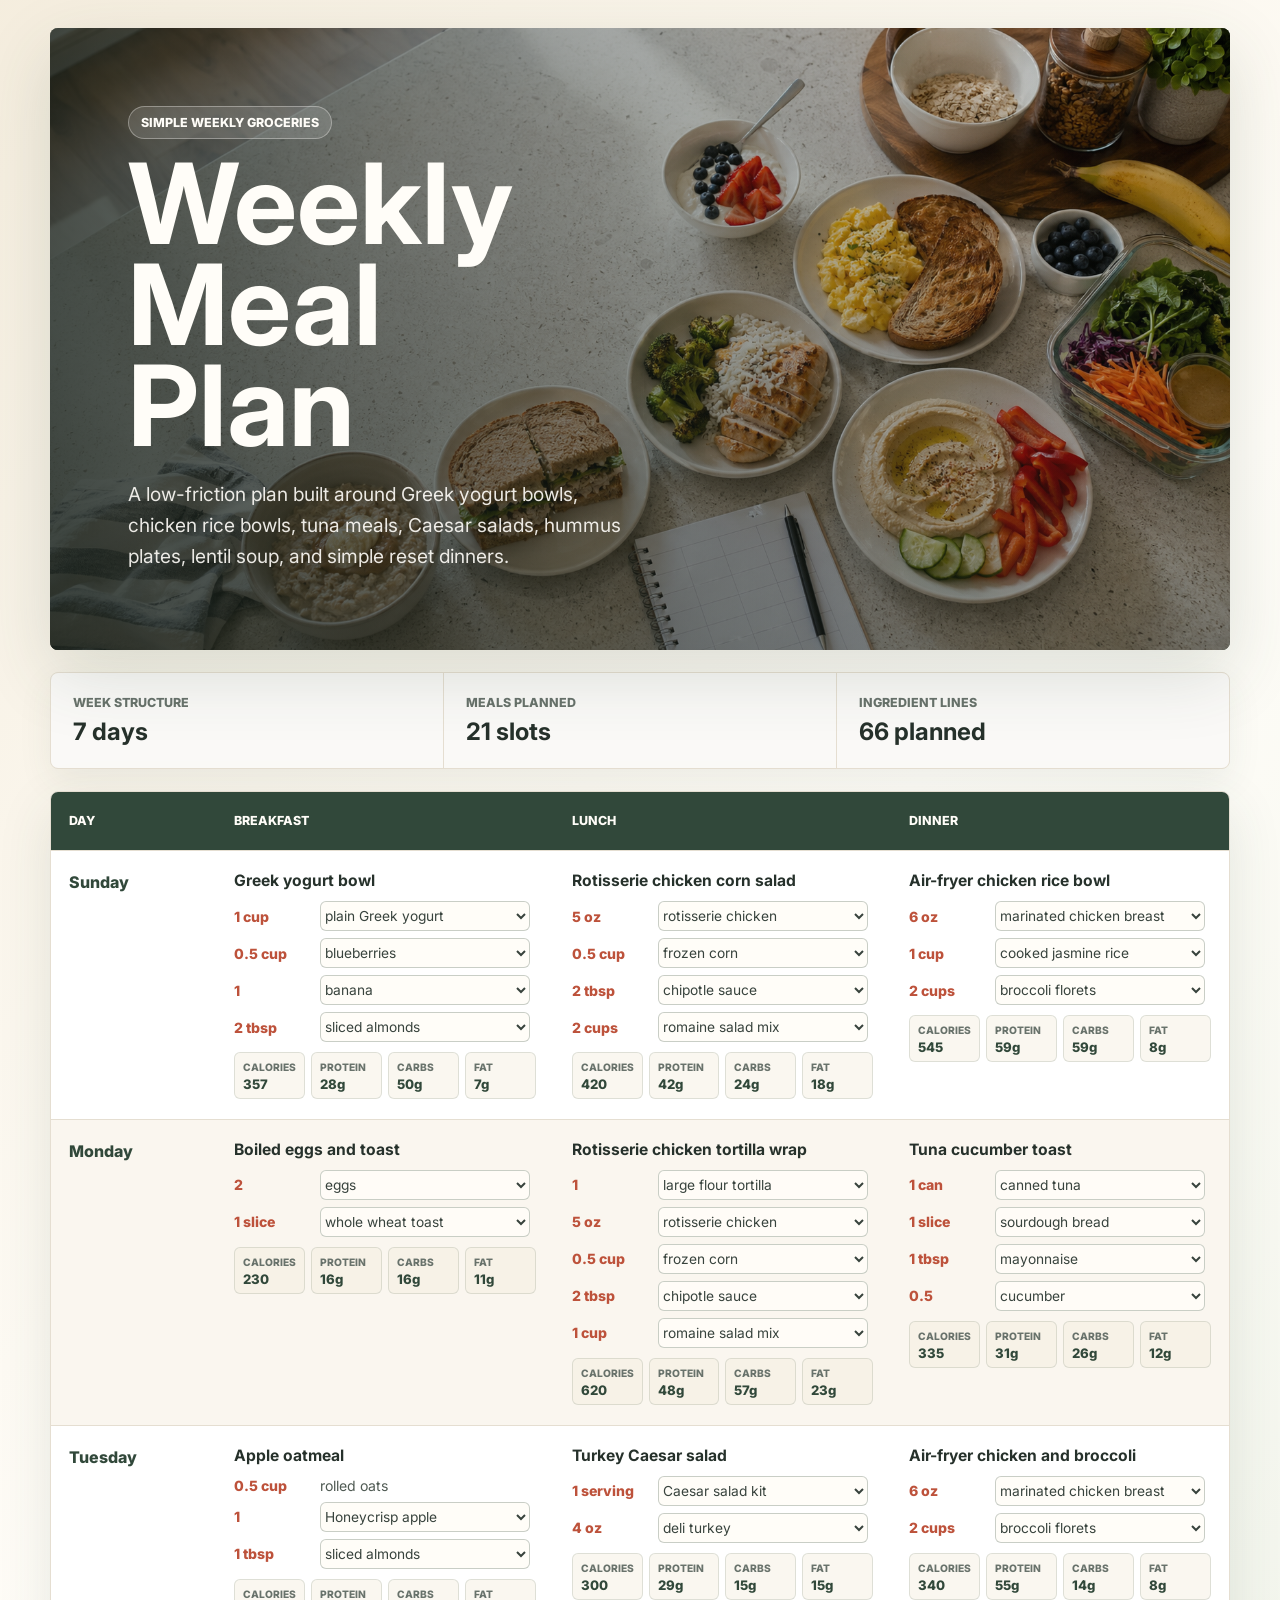
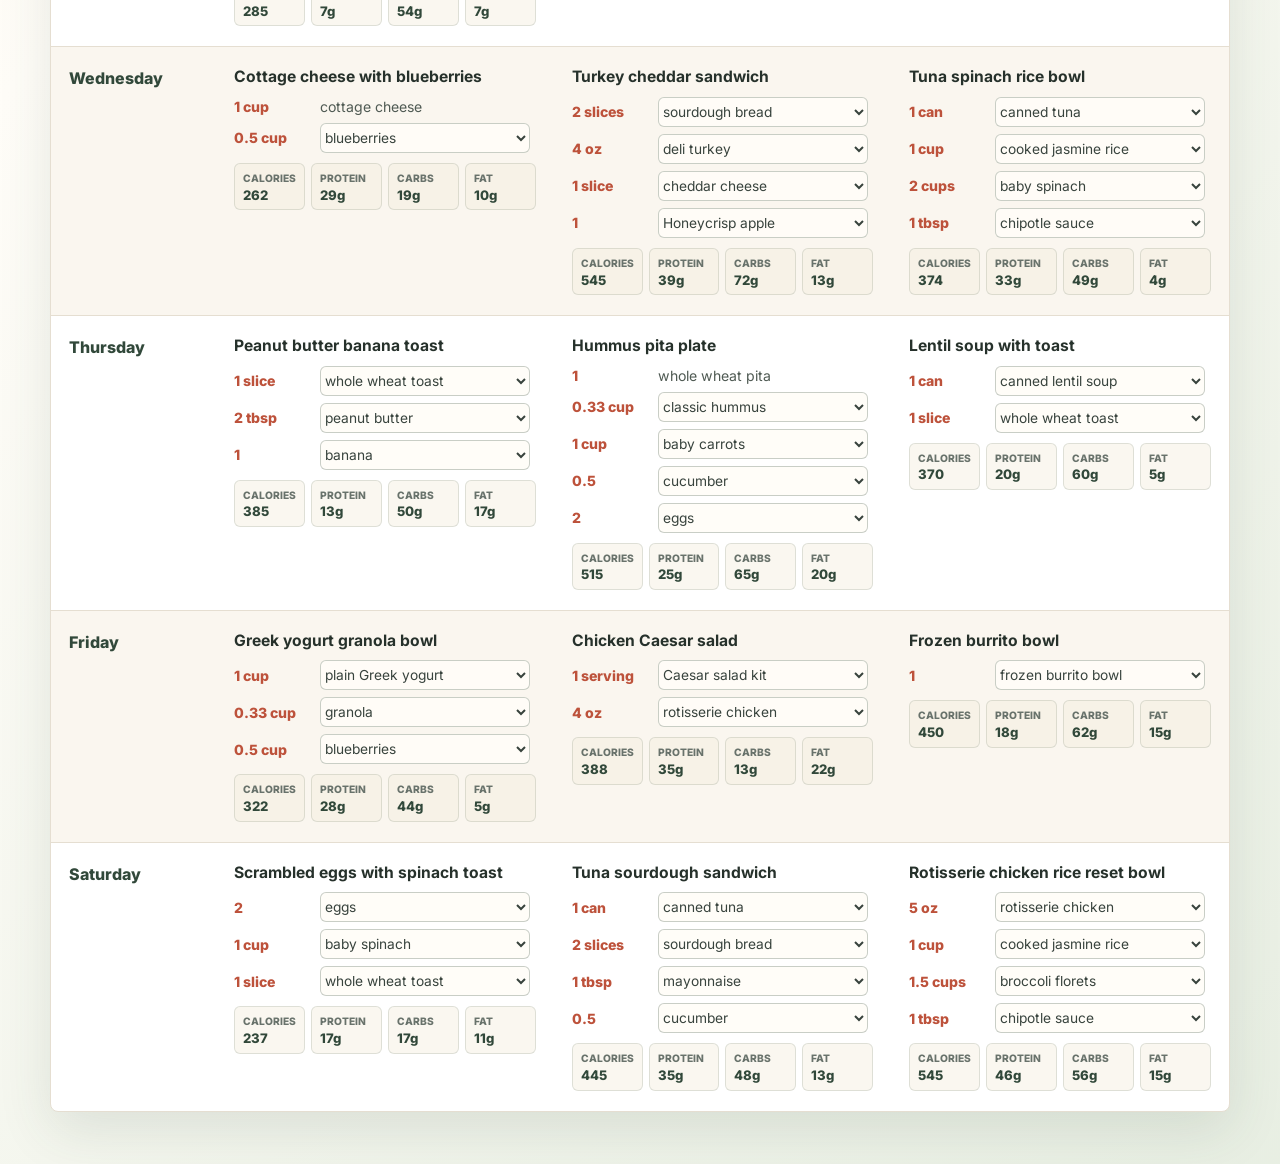
==== index.html @ b3944824 "initial commit" ====
<!doctype html>
<html lang="en">
  <head>
    <meta charset="utf-8">
    <meta name="viewport" content="width=device-width, initial-scale=1">
    <title>Weekly Meal Plan</title>
    <link rel="preconnect" href="https://fonts.googleapis.com">
    <link rel="preconnect" href="https://fonts.gstatic.com" crossorigin>
    <link href="https://fonts.googleapis.com/css2?family=Inter:wght@400;500;600;700;800&display=swap" rel="stylesheet">
    <link rel="stylesheet" href="styles.css">
  </head>
  <body>
    <main class="page-shell">
      <section class="hero" aria-labelledby="page-title">
        <img src="assets/weekly-meals.png" alt="Prepared weekly meals on a kitchen counter" class="hero__image">
        <div class="hero__overlay"></div>
        <div class="hero__content">
          <p class="eyebrow">Simple weekly groceries</p>
          <h1 id="page-title">Weekly Meal Plan</h1>
          <p class="hero__copy">A low-friction plan built around Greek yogurt bowls, chicken rice bowls, tuna meals, Caesar salads, hummus plates, lentil soup, and simple reset dinners.</p>
        </div>
      </section>

      <section class="summary" aria-label="Meal plan summary" id="summary">
      </section>

      <section class="desktop-plan" aria-label="Weekly meal plan table">
        <table>
          <thead>
            <tr id="meal-table-head"></tr>
          </thead>
          <tbody id="meal-table-body"></tbody>
        </table>
      </section>

      <section class="mobile-plan" aria-label="Weekly meal plan cards" id="meal-cards">
      </section>
    </main>
    <script src="ingredients.js" defer></script>
    <script src="meal-plan.js" defer></script>
    <script src="app.js" defer></script>
  </body>
</html>
---- styles.css ----
:root {
  --ink: #26312b;
  --muted: #68726b;
  --paper: #fffdf8;
  --surface: #ffffff;
  --line: #e5ded1;
  --sage: #607466;
  --sage-dark: #31483a;
  --tomato: #bd523b;
  --oat: #f4ecdc;
  --corn: #f3c969;
  --shadow: 0 24px 70px rgba(49, 72, 58, 0.16);
}

* {
  box-sizing: border-box;
}

html {
  color-scheme: light;
}

body {
  margin: 0;
  min-height: 100vh;
  background:
    linear-gradient(135deg, rgba(244, 236, 220, 0.92), rgba(255, 253, 248, 0.94) 42%, rgba(231, 238, 226, 0.96)),
    var(--paper);
  color: var(--ink);
  font-family: Inter, system-ui, -apple-system, BlinkMacSystemFont, "Segoe UI", sans-serif;
}

.page-shell {
  width: min(1180px, calc(100% - 32px));
  margin: 0 auto;
  padding: 28px 0 52px;
}

.hero {
  position: relative;
  display: grid;
  min-height: clamp(360px, 46vw, 520px);
  overflow: hidden;
  border-radius: 8px;
  background: var(--sage-dark);
  box-shadow: var(--shadow);
}

.hero__image,
.hero__overlay,
.hero__content {
  grid-area: 1 / 1;
}

.hero__image {
  width: 100%;
  height: 100%;
  object-fit: cover;
}

.hero__overlay {
  background:
    linear-gradient(90deg, rgba(21, 30, 24, 0.74), rgba(21, 30, 24, 0.38) 44%, rgba(21, 30, 24, 0.06)),
    linear-gradient(0deg, rgba(21, 30, 24, 0.34), rgba(21, 30, 24, 0));
}

.hero__content {
  align-self: center;
  width: min(650px, 100%);
  padding: clamp(28px, 7vw, 78px);
  color: #fffdf8;
}

.eyebrow {
  width: fit-content;
  margin: 0 0 14px;
  padding: 8px 12px;
  border: 1px solid rgba(255, 253, 248, 0.34);
  border-radius: 999px;
  background: rgba(255, 253, 248, 0.12);
  font-size: 0.78rem;
  font-weight: 800;
  letter-spacing: 0;
  text-transform: uppercase;
}

h1 {
  margin: 0;
  max-width: 9ch;
  font-size: clamp(3.2rem, 9vw, 7rem);
  line-height: 0.9;
  letter-spacing: 0;
}

.hero__copy {
  max-width: 54ch;
  margin: 24px 0 0;
  color: rgba(255, 253, 248, 0.9);
  font-size: clamp(1rem, 2vw, 1.2rem);
  line-height: 1.6;
}

.summary {
  display: grid;
  grid-template-columns: repeat(3, minmax(0, 1fr));
  gap: 1px;
  margin: 22px 0;
  overflow: hidden;
  border: 1px solid var(--line);
  border-radius: 8px;
  background: var(--line);
  box-shadow: 0 12px 34px rgba(49, 72, 58, 0.08);
}

.summary > div {
  min-width: 0;
  padding: 22px;
  background: rgba(255, 255, 255, 0.82);
}

.summary__label {
  display: block;
  margin-bottom: 8px;
  color: var(--muted);
  font-size: 0.78rem;
  font-weight: 800;
  letter-spacing: 0;
  text-transform: uppercase;
}

.summary strong {
  display: block;
  font-size: clamp(1.15rem, 2vw, 1.5rem);
  line-height: 1.2;
}

.desktop-plan {
  overflow: hidden;
  border: 1px solid var(--line);
  border-radius: 8px;
  background: var(--surface);
  box-shadow: 0 18px 54px rgba(49, 72, 58, 0.12);
}

table {
  width: 100%;
  border-collapse: collapse;
}

th,
td {
  padding: 20px 18px;
  border-bottom: 1px solid var(--line);
  text-align: left;
  vertical-align: top;
  line-height: 1.45;
}

thead th {
  background: var(--sage-dark);
  color: #fffdf8;
  font-size: 0.78rem;
  font-weight: 800;
  letter-spacing: 0;
  text-transform: uppercase;
}

tbody th {
  width: 14%;
  color: var(--sage-dark);
  font-size: 1rem;
  font-weight: 800;
}

tbody td {
  color: #38433d;
}

tbody tr:nth-child(even) {
  background: rgba(244, 236, 220, 0.45);
}

tbody tr:last-child th,
tbody tr:last-child td {
  border-bottom: 0;
}

tbody tr:hover {
  background: rgba(243, 201, 105, 0.18);
}

.meal {
  display: grid;
  gap: 10px;
}

.meal__title {
  display: block;
  color: var(--ink);
  font-size: 0.98rem;
  line-height: 1.25;
}

.ingredient-list {
  display: grid;
  gap: 7px;
  margin: 0;
  padding: 0;
  list-style: none;
}

.ingredient-list li {
  display: grid;
  grid-template-columns: 76px minmax(0, 1fr);
  align-items: center;
  column-gap: 10px;
  color: #4f5a53;
  font-size: 0.88rem;
  line-height: 1.35;
}

.ingredient-amount {
  color: var(--tomato);
  font-weight: 800;
  white-space: nowrap;
}

.ingredient-select {
  width: min(100%, 210px);
  min-height: 30px;
  border: 1px solid rgba(96, 116, 102, 0.34);
  border-radius: 6px;
  background: rgba(255, 253, 248, 0.9);
  color: #38433d;
  font: inherit;
  font-size: 0.86rem;
}

.ingredient-select:focus {
  outline: 2px solid rgba(189, 82, 59, 0.32);
  outline-offset: 2px;
}

.nutrition-line {
  display: grid;
  grid-template-columns: repeat(4, minmax(0, 1fr));
  gap: 6px;
  margin: 0;
}

.nutrition-line div {
  min-width: 0;
  padding: 7px 8px;
  border: 1px solid rgba(96, 116, 102, 0.18);
  border-radius: 6px;
  background: rgba(244, 236, 220, 0.42);
}

.nutrition-line dt,
.day-card .nutrition-line dt {
  margin: 0 0 2px;
  color: var(--muted);
  font-size: 0.64rem;
  font-weight: 800;
  letter-spacing: 0;
  text-transform: uppercase;
}

.nutrition-line dd,
.day-card .nutrition-line dd {
  margin: 0;
  color: var(--sage-dark);
  font-size: 0.82rem;
  font-weight: 800;
  line-height: 1.1;
}

.meal__note {
  margin: 0;
  color: var(--muted);
  font-size: 0.82rem;
  line-height: 1.45;
}

.mobile-plan {
  display: none;
}

.day-card {
  border: 1px solid var(--line);
  border-radius: 8px;
  background: rgba(255, 255, 255, 0.88);
  box-shadow: 0 12px 34px rgba(49, 72, 58, 0.08);
}

.day-card h2 {
  margin: 0;
  padding: 18px 18px 0;
  color: var(--sage-dark);
  font-size: 1.35rem;
  letter-spacing: 0;
}

.day-card dl {
  display: grid;
  gap: 10px;
  margin: 0;
  padding: 16px 18px 18px;
}

.day-card dt {
  color: var(--tomato);
  font-size: 0.74rem;
  font-weight: 800;
  letter-spacing: 0;
  text-transform: uppercase;
}

.day-card dd {
  margin: -4px 0 8px;
  color: #38433d;
  line-height: 1.5;
}

.day-card .meal {
  gap: 9px;
}

.day-card .ingredient-list li {
  grid-template-columns: 82px minmax(0, 1fr);
  font-size: 0.92rem;
}

.day-card .ingredient-select {
  width: min(100%, 230px);
}

.day-card .nutrition-line {
  grid-template-columns: repeat(4, minmax(58px, 1fr));
}

@media (max-width: 760px) {
  .page-shell {
    width: min(100% - 24px, 680px);
    padding-top: 12px;
  }

  .hero {
    min-height: 430px;
  }

  .hero__image {
    object-position: center;
  }

  .hero__overlay {
    background:
      linear-gradient(0deg, rgba(21, 30, 24, 0.82), rgba(21, 30, 24, 0.18) 62%),
      linear-gradient(90deg, rgba(21, 30, 24, 0.42), rgba(21, 30, 24, 0.1));
  }

  .hero__content {
    align-self: end;
    padding: 24px;
  }

  h1 {
    max-width: 8ch;
    font-size: clamp(3rem, 16vw, 4.8rem);
  }

  .summary {
    grid-template-columns: 1fr;
  }

  .summary > div {
    padding: 18px;
  }

  .desktop-plan {
    display: none;
  }

  .mobile-plan {
    display: grid;
    gap: 14px;
  }
}

@media print {
  body {
    background: #fff;
  }

  .page-shell {
    width: 100%;
    padding: 0;
  }

  .hero {
    min-height: auto;
    box-shadow: none;
  }

  .hero__image,
  .hero__overlay,
  .summary {
    display: none;
  }

  .hero__content {
    padding: 0 0 18px;
    color: #000;
  }

  h1 {
    max-width: none;
    font-size: 32px;
    line-height: 1.1;
  }

  .hero__copy,
  .eyebrow,
  .mobile-plan {
    display: none;
  }

  .desktop-plan {
    border: 1px solid #999;
    box-shadow: none;
  }

  th,
  td {
    padding: 9px;
    border-color: #bbb;
    font-size: 11px;
  }

  .meal {
    gap: 4px;
  }

  .ingredient-list {
    gap: 2px;
  }

  .ingredient-list li,
  .meal__note {
    font-size: 9px;
  }

  thead th {
    background: #eee;
    color: #000;
  }
}
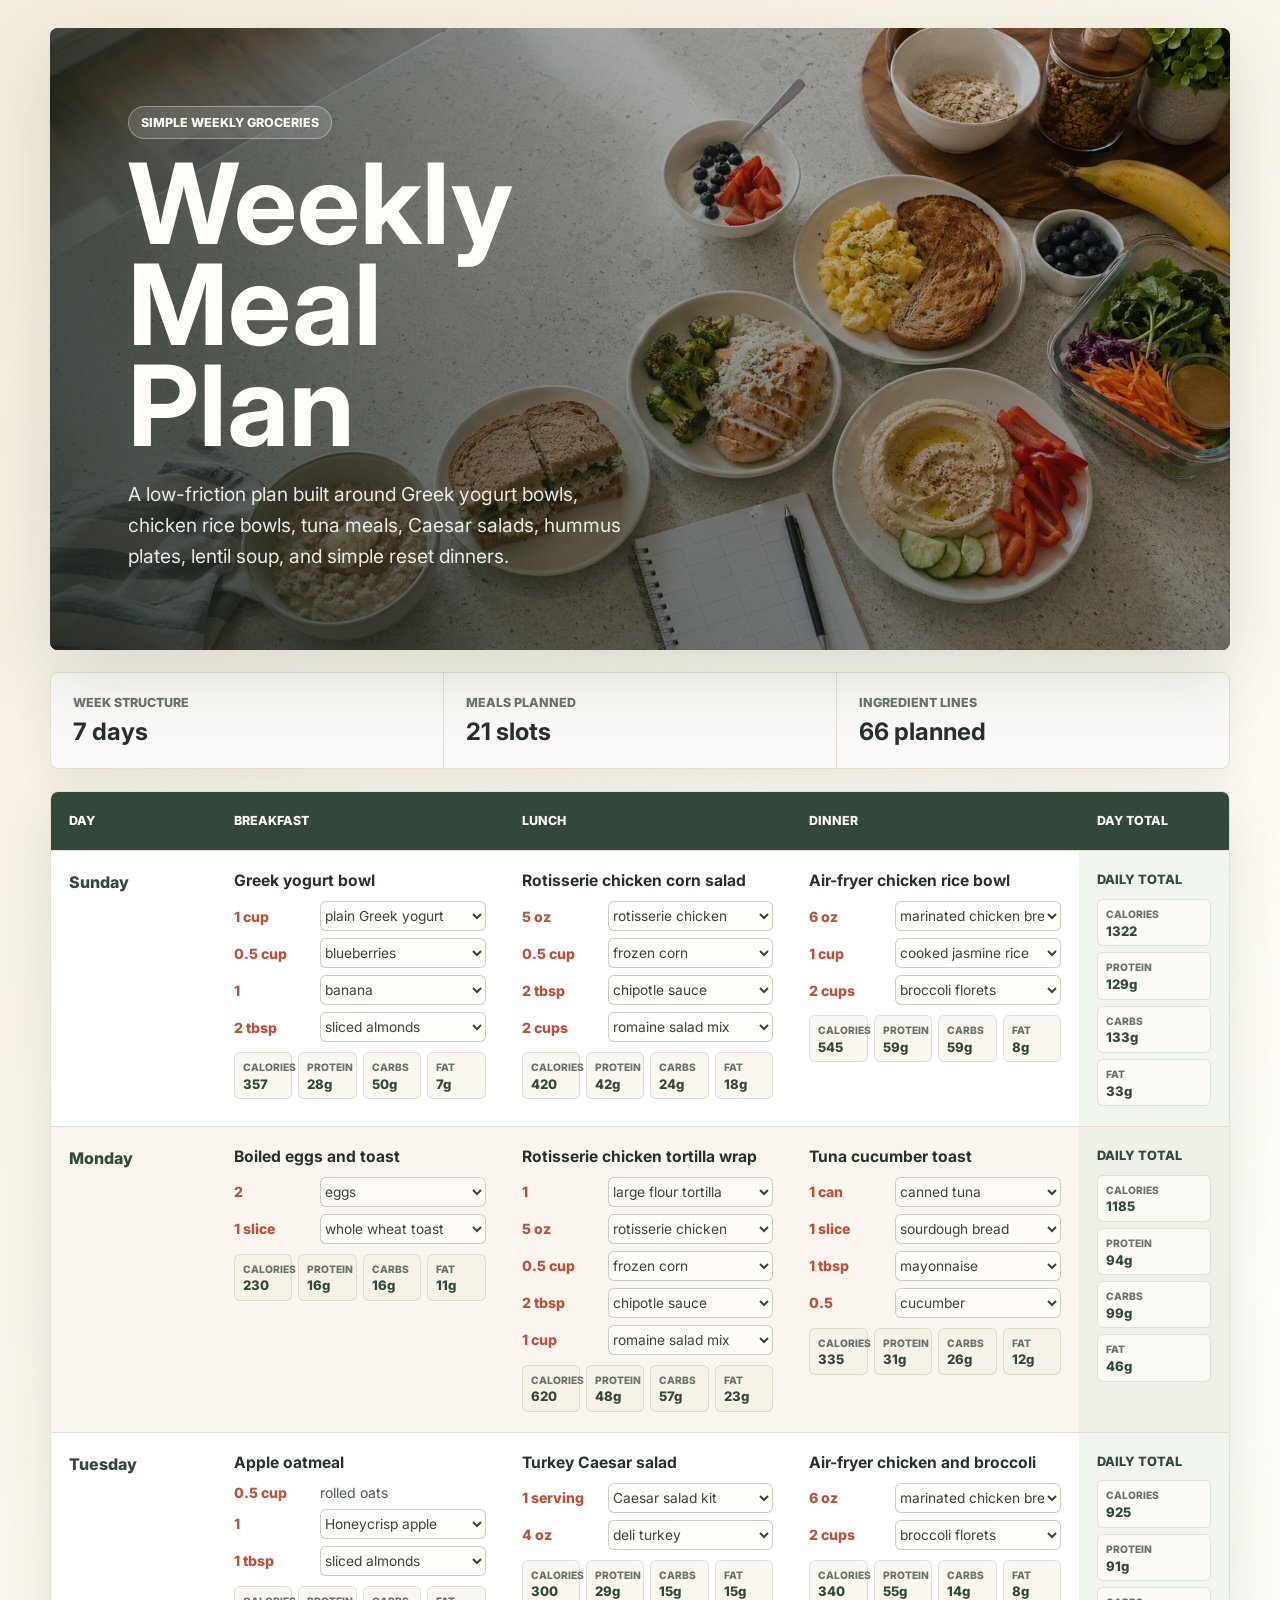
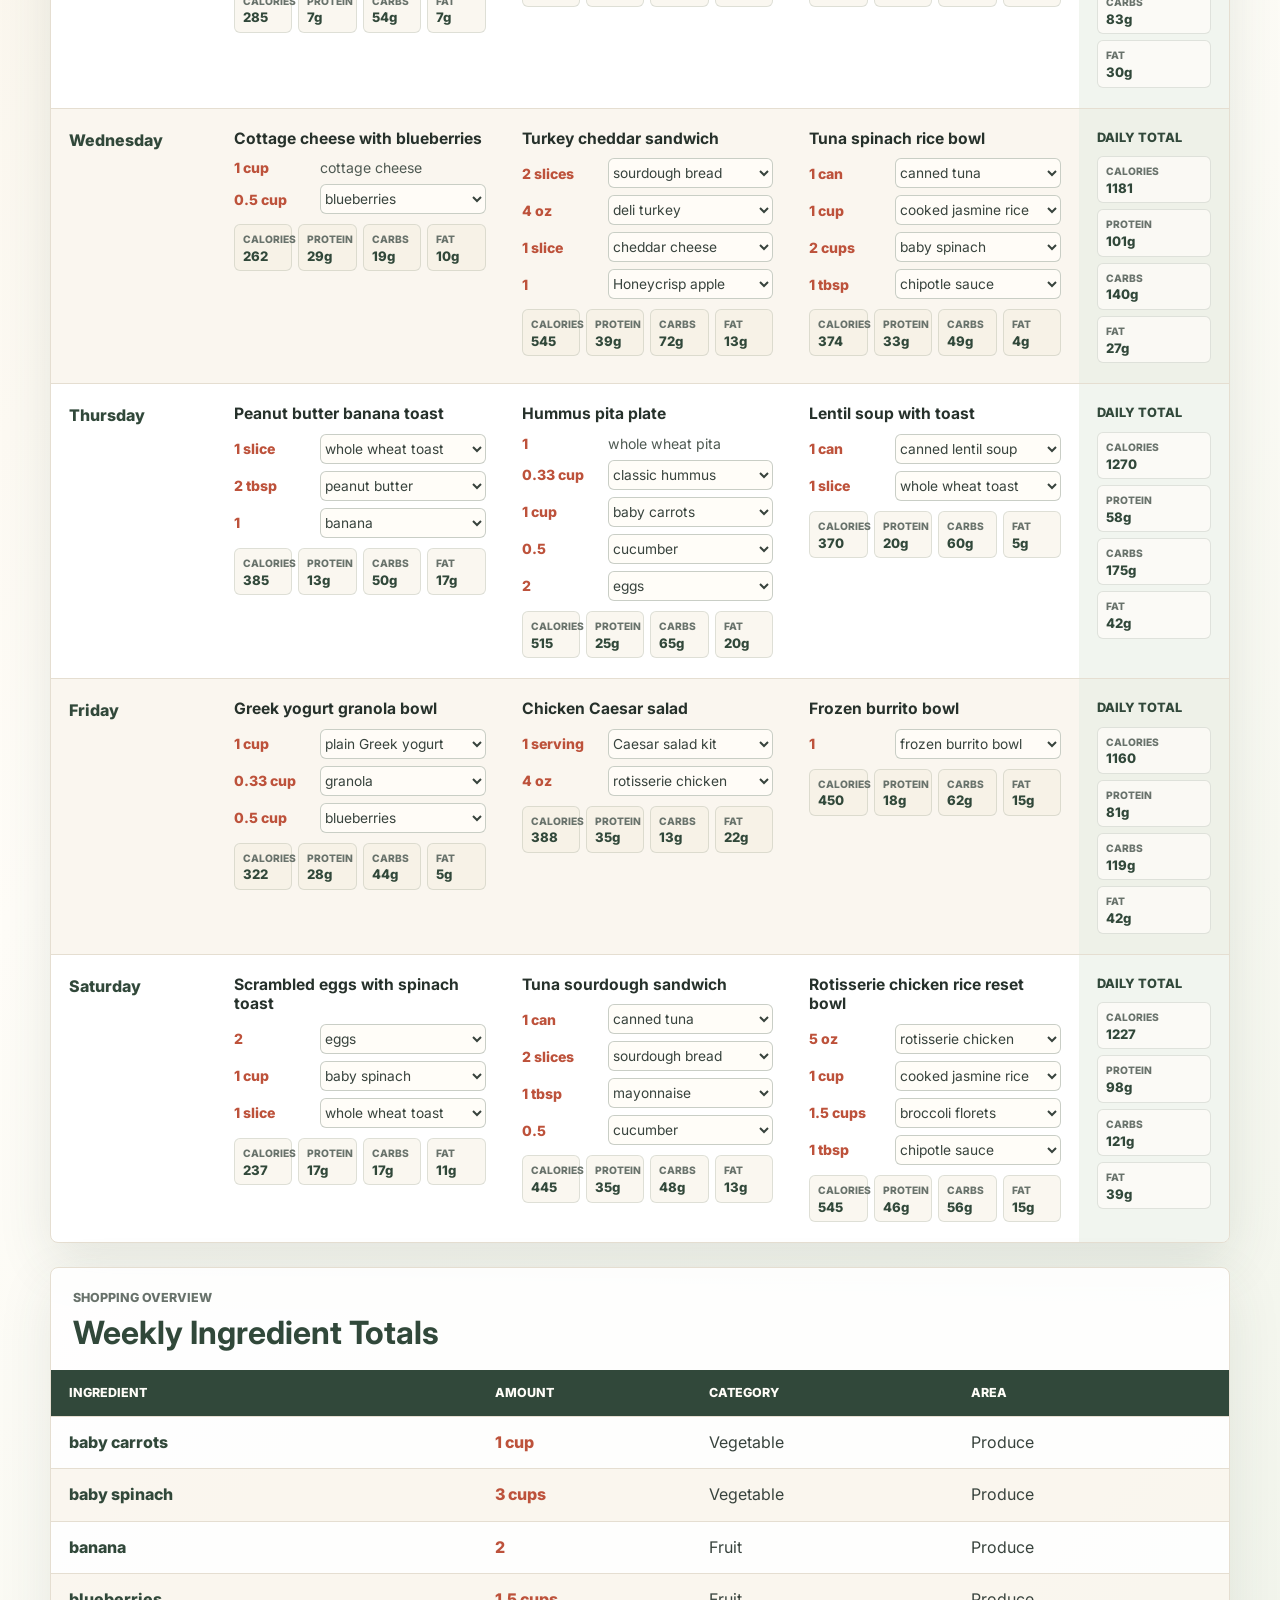
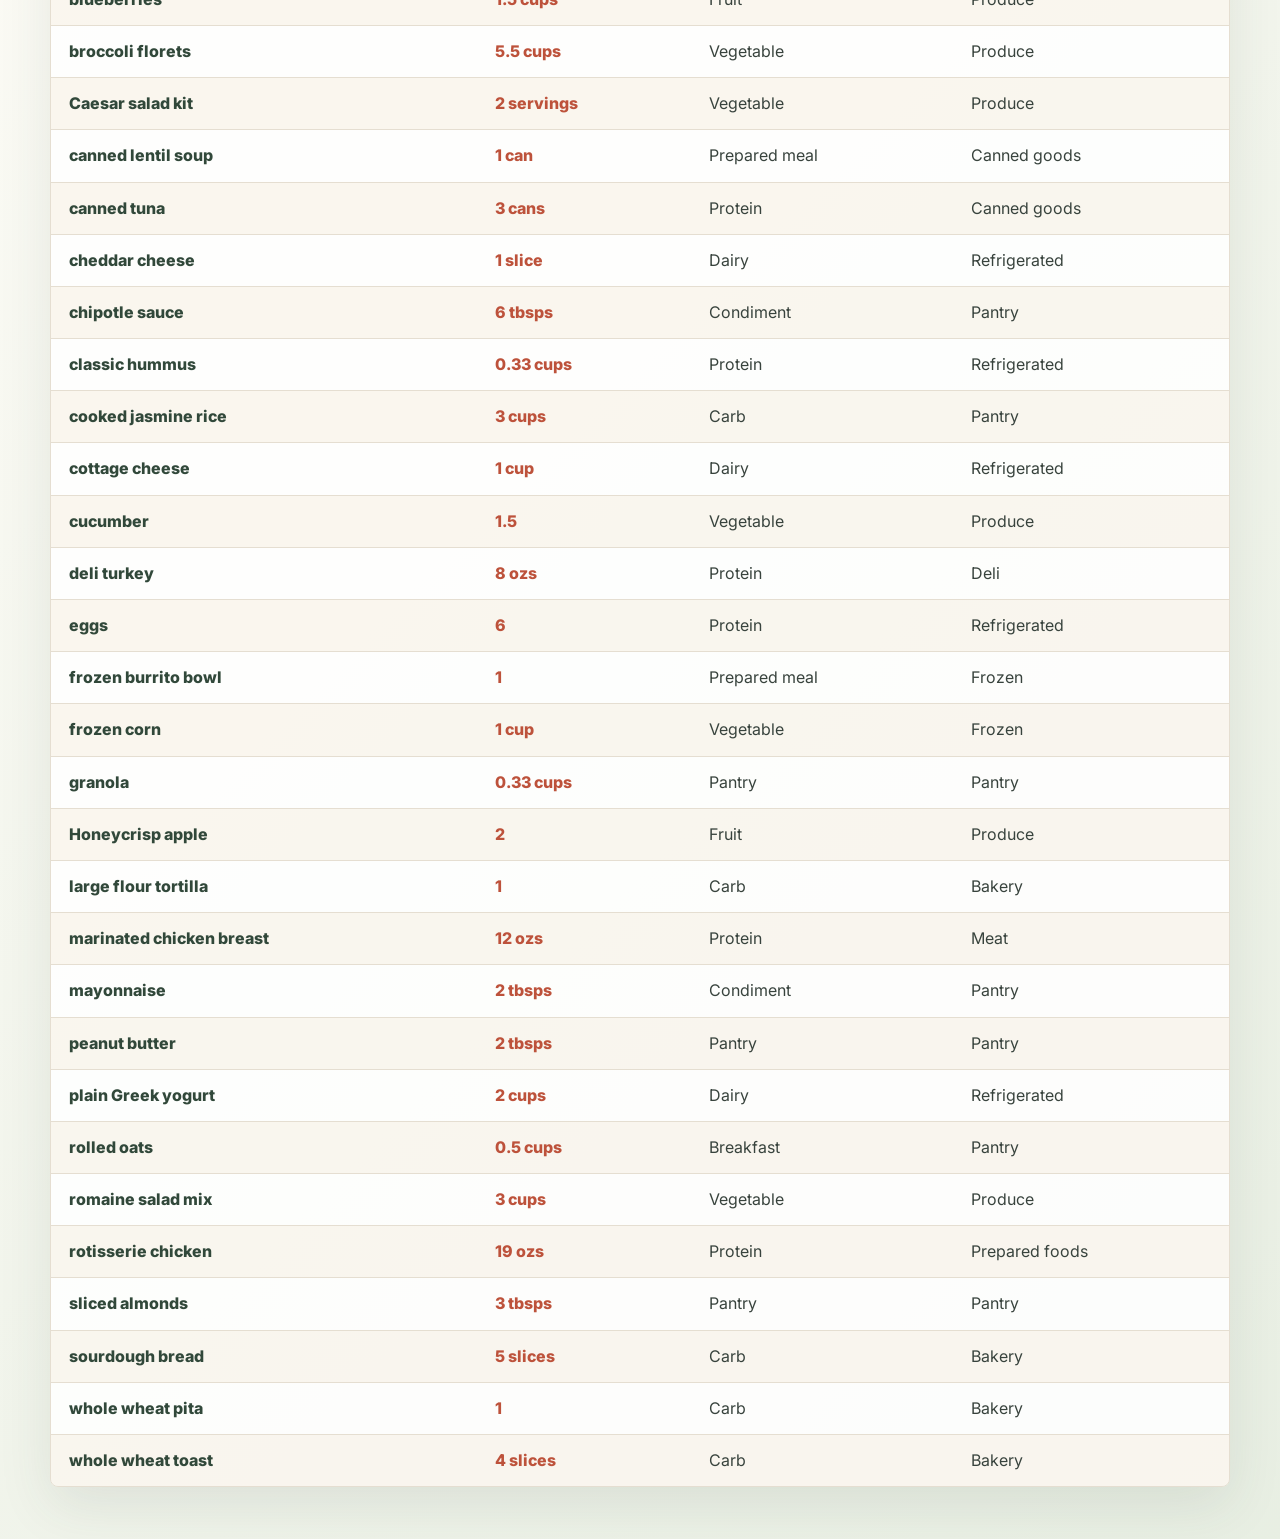
==== commit 2eaf6e9f: "Add weekly ingredient totals feature and enhance meal rendering - Implemented weekly ingredient tota" ====
--- a/index.html
+++ b/index.html
@@ -35,6 +35,14 @@
 
       <section class="mobile-plan" aria-label="Weekly meal plan cards" id="meal-cards">
       </section>
+
+      <section class="weekly-ingredients" aria-labelledby="weekly-ingredients-title">
+        <div class="weekly-ingredients__header">
+          <span class="summary__label">Shopping overview</span>
+          <h2 id="weekly-ingredients-title">Weekly Ingredient Totals</h2>
+        </div>
+        <div id="weekly-ingredient-totals"></div>
+      </section>
     </main>
     <script src="ingredients.js" defer></script>
     <script src="meal-plan.js" defer></script>
--- a/styles.css
+++ b/styles.css
@@ -176,6 +176,11 @@
   color: #38433d;
 }
 
+.day-total-cell {
+  width: 150px;
+  background: rgba(231, 238, 226, 0.56);
+}
+
 tbody tr:nth-child(even) {
   background: rgba(244, 236, 220, 0.45);
 }
@@ -275,6 +280,28 @@
   line-height: 1.1;
 }
 
+.daily-total {
+  display: grid;
+  gap: 9px;
+}
+
+.daily-total__title {
+  display: block;
+  color: var(--sage-dark);
+  font-size: 0.8rem;
+  font-weight: 800;
+  letter-spacing: 0;
+  text-transform: uppercase;
+}
+
+.day-total-cell .nutrition-line {
+  grid-template-columns: 1fr;
+}
+
+.day-total-cell .nutrition-line div {
+  background: rgba(255, 253, 248, 0.72);
+}
+
 .meal__note {
   margin: 0;
   color: var(--muted);
@@ -339,6 +366,53 @@
   grid-template-columns: repeat(4, minmax(58px, 1fr));
 }
 
+.day-card > .daily-total {
+  margin: 0 18px 18px;
+  padding: 14px;
+  border: 1px solid rgba(96, 116, 102, 0.22);
+  border-radius: 8px;
+  background: rgba(231, 238, 226, 0.62);
+}
+
+.weekly-ingredients {
+  margin-top: 24px;
+  overflow: hidden;
+  border: 1px solid var(--line);
+  border-radius: 8px;
+  background: rgba(255, 255, 255, 0.88);
+  box-shadow: 0 18px 54px rgba(49, 72, 58, 0.1);
+}
+
+.weekly-ingredients__header {
+  padding: 22px 22px 0;
+}
+
+.weekly-ingredients h2 {
+  margin: 0 0 18px;
+  color: var(--sage-dark);
+  font-size: clamp(1.35rem, 3vw, 2rem);
+  letter-spacing: 0;
+}
+
+.weekly-ingredients__table {
+  width: 100%;
+}
+
+.weekly-ingredients__table th,
+.weekly-ingredients__table td {
+  padding: 14px 18px;
+}
+
+.weekly-ingredients__table tbody th {
+  width: auto;
+}
+
+.weekly-ingredients__table td:first-of-type {
+  color: var(--tomato);
+  font-weight: 800;
+  white-space: nowrap;
+}
+
 @media (max-width: 760px) {
   .page-shell {
     width: min(100% - 24px, 680px);
@@ -385,6 +459,12 @@
     display: grid;
     gap: 14px;
   }
+
+  .weekly-ingredients__table {
+    display: block;
+    overflow-x: auto;
+    white-space: nowrap;
+  }
 }
 
 @media print {
@@ -421,7 +501,8 @@
 
   .hero__copy,
   .eyebrow,
-  .mobile-plan {
+  .mobile-plan,
+  .weekly-ingredients {
     display: none;
   }
 
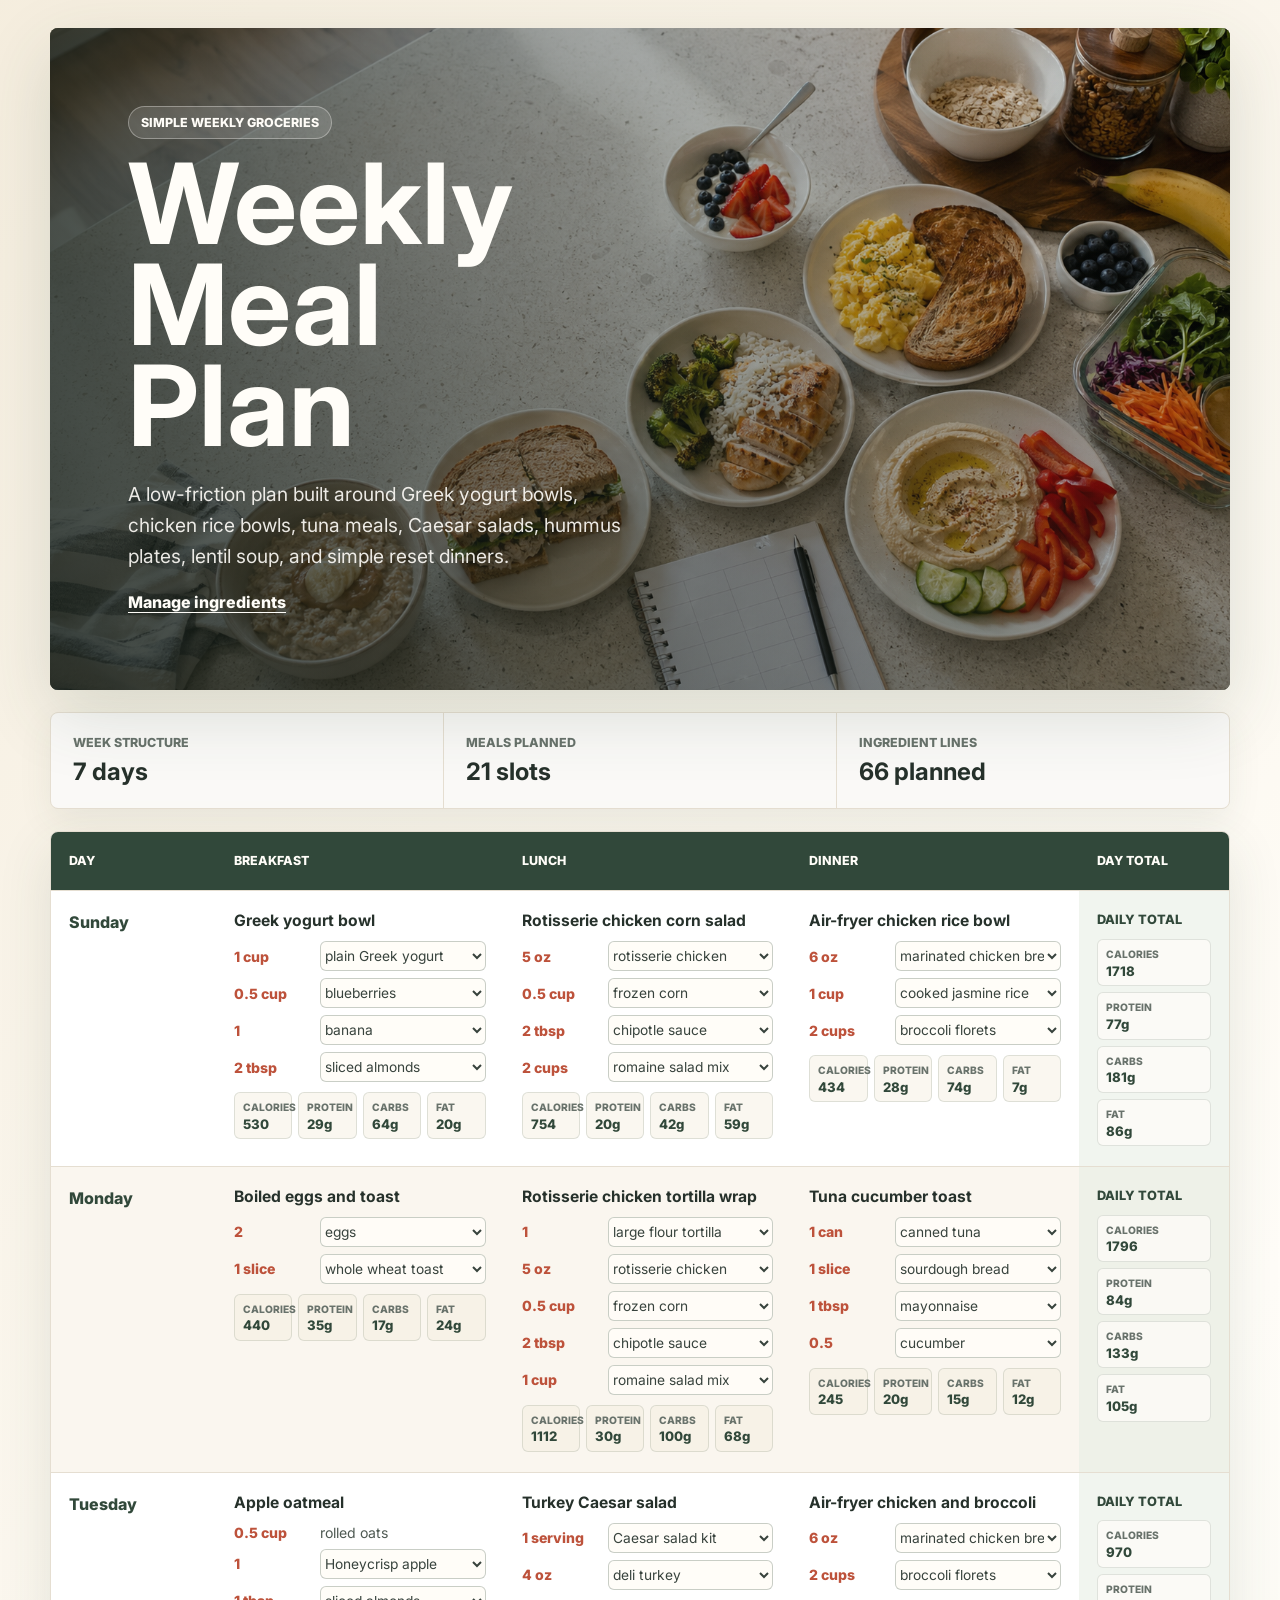
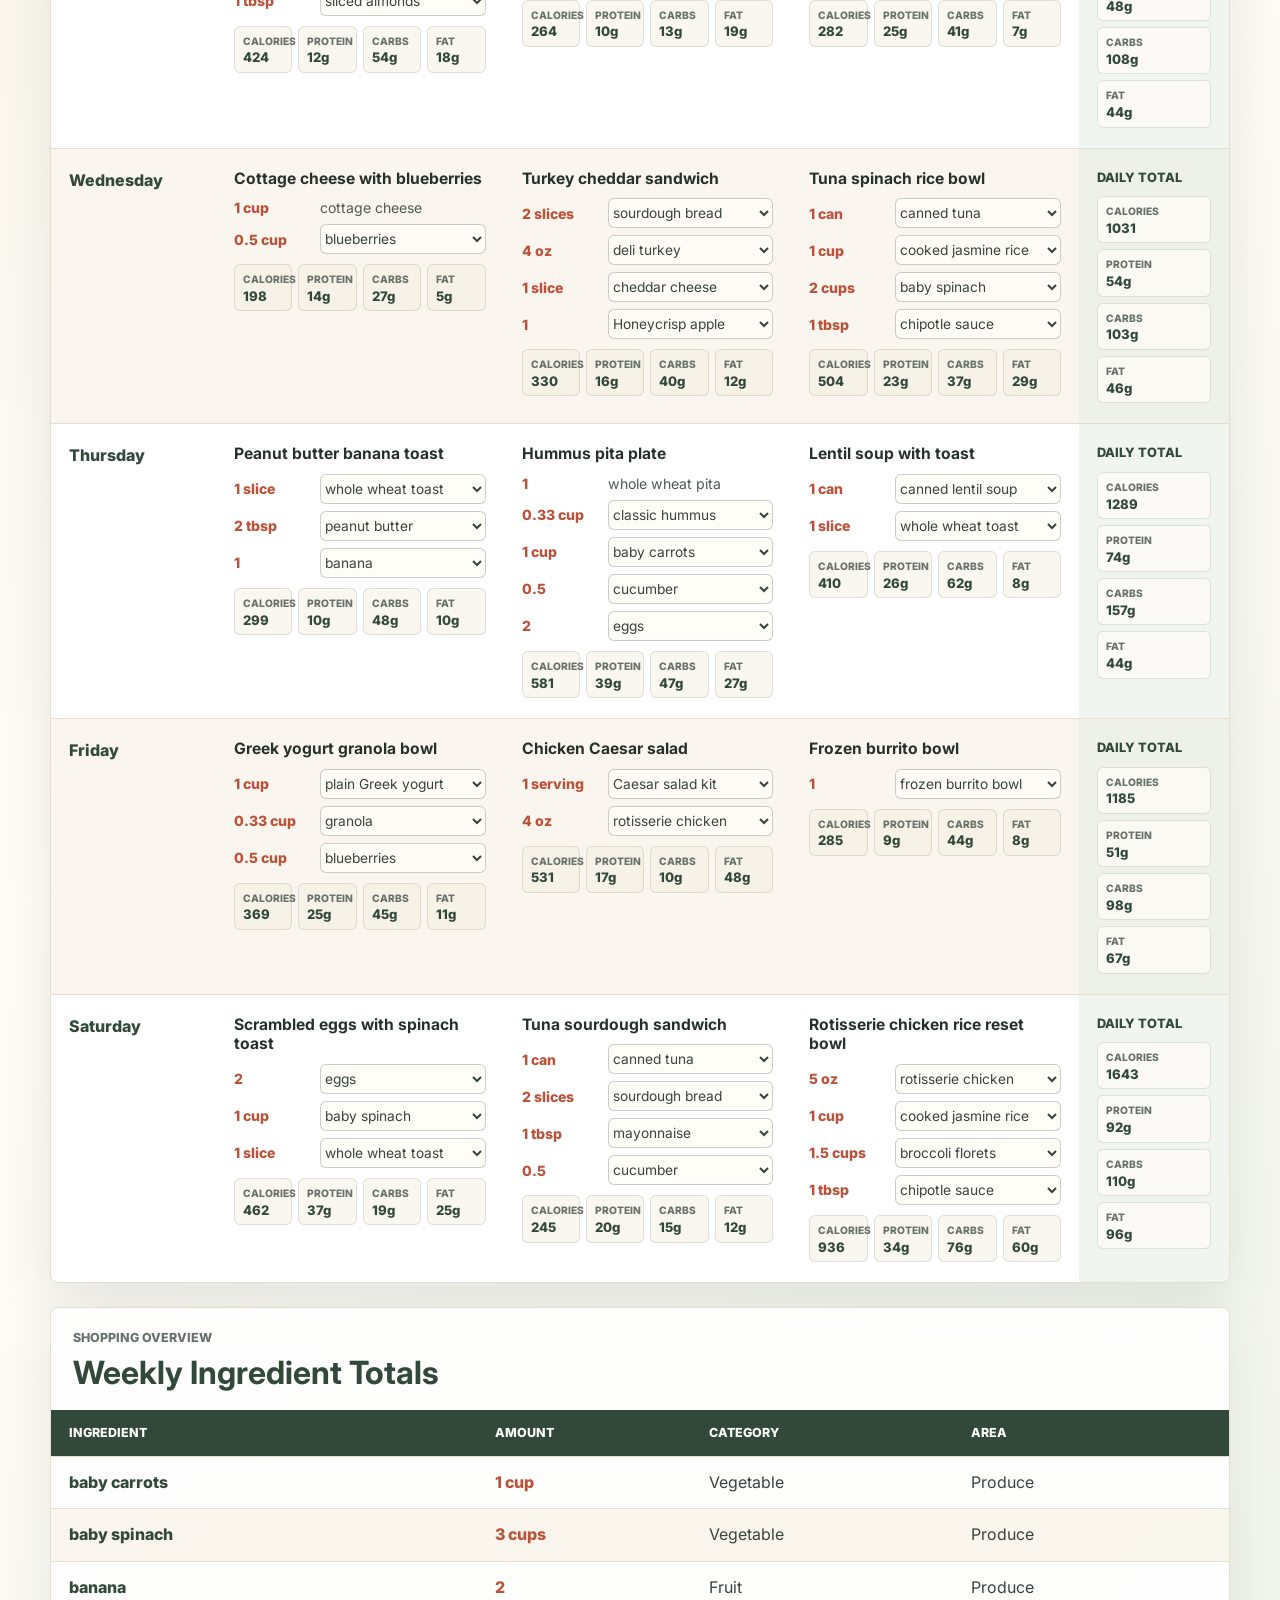
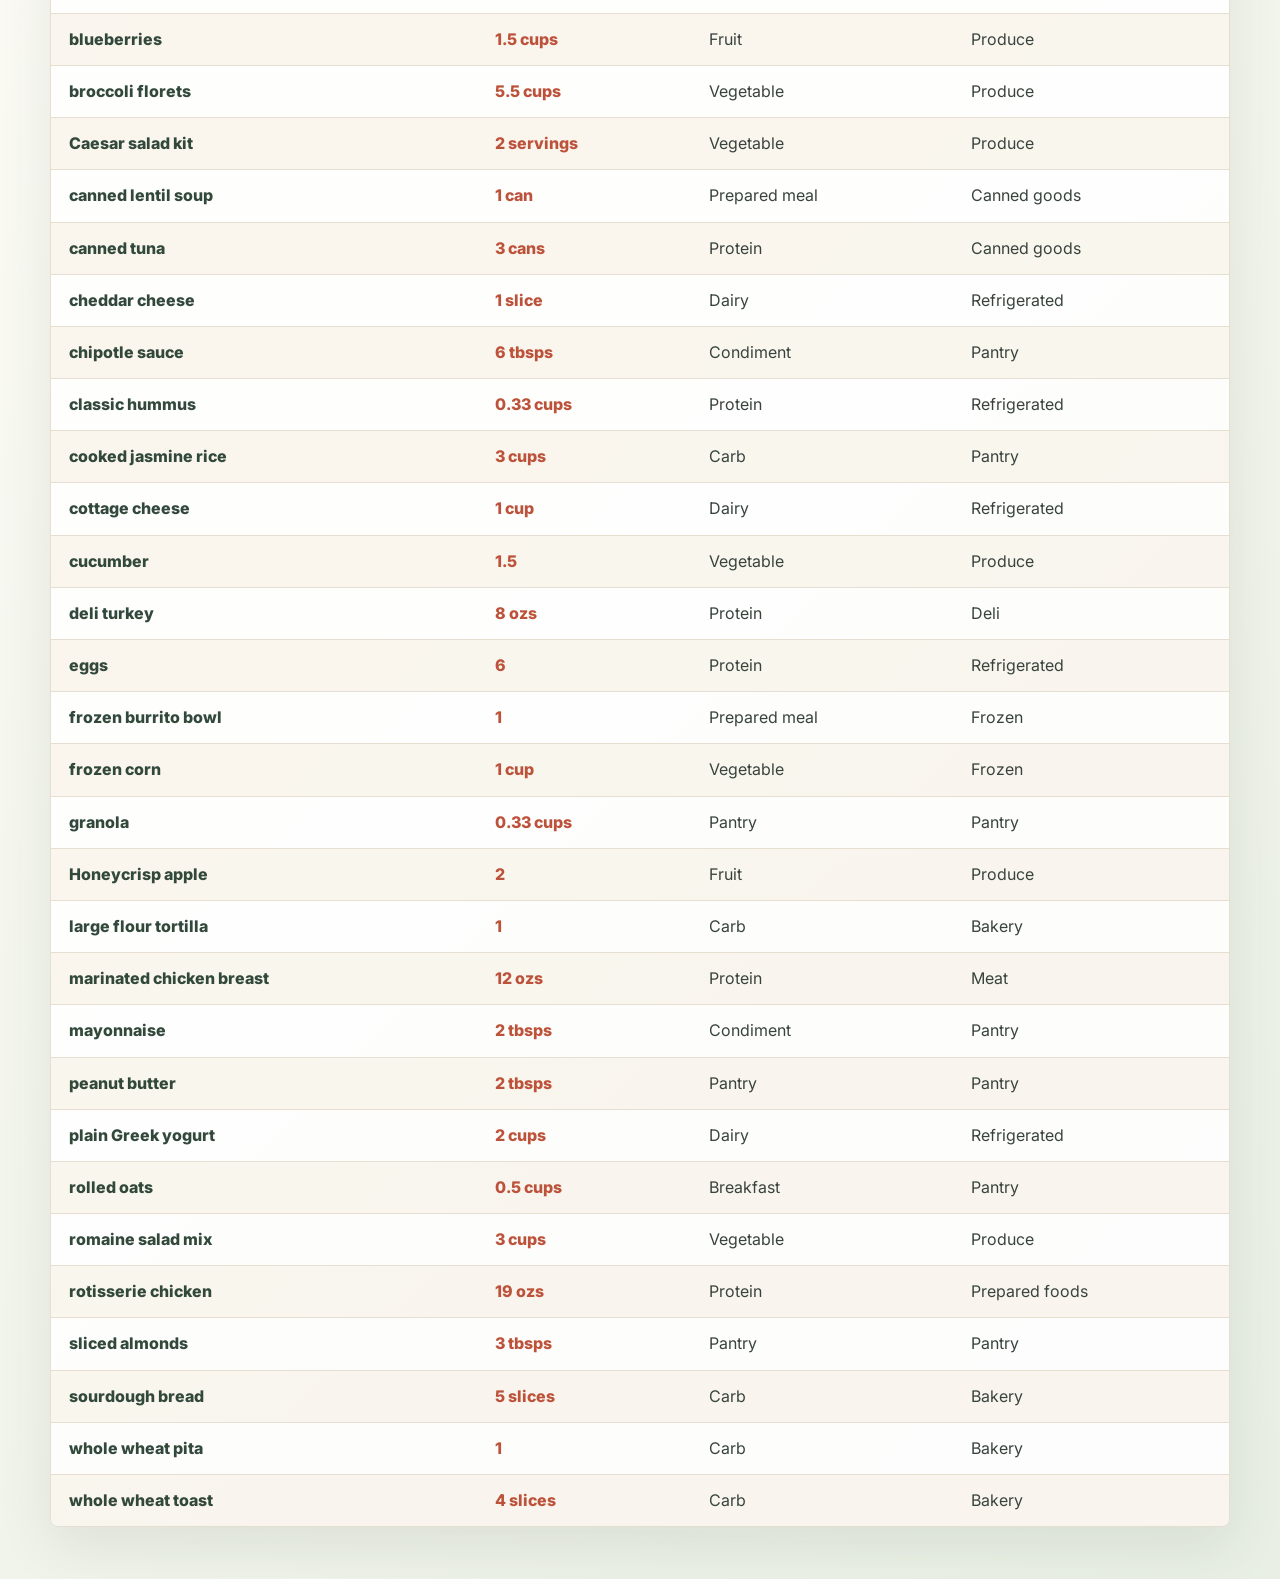
==== commit 9e79d1c2: "feat: add nutrition data synchronization script and enhance admin styles - Introduced a new script `" ====
--- a/index.html
+++ b/index.html
@@ -18,6 +18,7 @@
           <p class="eyebrow">Simple weekly groceries</p>
           <h1 id="page-title">Weekly Meal Plan</h1>
           <p class="hero__copy">A low-friction plan built around Greek yogurt bowls, chicken rice bowls, tuna meals, Caesar salads, hummus plates, lentil soup, and simple reset dinners.</p>
+          <a class="hero__link" href="ingredients.html">Manage ingredients</a>
         </div>
       </section>
 
@@ -45,6 +46,7 @@
       </section>
     </main>
     <script src="ingredients.js" defer></script>
+    <script src="nutrition-data.js" defer></script>
     <script src="meal-plan.js" defer></script>
     <script src="app.js" defer></script>
   </body>
--- a/styles.css
+++ b/styles.css
@@ -100,6 +100,16 @@
   line-height: 1.6;
 }
 
+.hero__link,
+.text-link {
+  display: inline-flex;
+  width: fit-content;
+  margin-top: 20px;
+  color: inherit;
+  font-weight: 800;
+  text-underline-offset: 4px;
+}
+
 .summary {
   display: grid;
   grid-template-columns: repeat(3, minmax(0, 1fr));
@@ -413,6 +423,180 @@
   white-space: nowrap;
 }
 
+.admin-shell {
+  width: min(1320px, calc(100% - 32px));
+}
+
+.admin-header {
+  display: flex;
+  align-items: end;
+  justify-content: space-between;
+  gap: 24px;
+  margin-bottom: 22px;
+  padding: 36px;
+  border-radius: 8px;
+  background: var(--sage-dark);
+  color: #fffdf8;
+  box-shadow: var(--shadow);
+}
+
+.admin-header h1 {
+  max-width: none;
+  font-size: clamp(2.4rem, 7vw, 5rem);
+}
+
+.admin-panel {
+  margin-top: 18px;
+  overflow: hidden;
+  border: 1px solid var(--line);
+  border-radius: 8px;
+  background: rgba(255, 255, 255, 0.9);
+  box-shadow: 0 14px 42px rgba(49, 72, 58, 0.08);
+}
+
+.admin-panel h2 {
+  margin: 0;
+  color: var(--sage-dark);
+  font-size: 1.35rem;
+  letter-spacing: 0;
+}
+
+.admin-panel > h2,
+.admin-panel__header {
+  padding: 20px 22px;
+}
+
+.admin-panel__header {
+  display: flex;
+  align-items: center;
+  justify-content: space-between;
+  gap: 16px;
+}
+
+.admin-actions,
+.fdc-search,
+.fdc-key-form {
+  display: flex;
+  flex-wrap: wrap;
+  gap: 8px;
+}
+
+.fdc-key-form {
+  justify-content: flex-end;
+}
+
+.fdc-key-form input {
+  min-width: min(320px, 100%);
+}
+
+.admin-note {
+  max-width: 680px;
+  margin: 8px 0 0;
+  color: rgba(255, 253, 248, 0.76);
+  font-size: 0.9rem;
+  line-height: 1.45;
+}
+
+.admin-panel .admin-note {
+  color: var(--muted);
+}
+
+button {
+  min-height: 34px;
+  border: 1px solid rgba(96, 116, 102, 0.34);
+  border-radius: 6px;
+  background: var(--sage-dark);
+  color: #fffdf8;
+  font: inherit;
+  font-weight: 800;
+  cursor: pointer;
+}
+
+button:disabled {
+  cursor: not-allowed;
+  opacity: 0.64;
+}
+
+input,
+textarea {
+  border: 1px solid rgba(96, 116, 102, 0.34);
+  border-radius: 6px;
+  background: #fffdf8;
+  color: var(--ink);
+  font: inherit;
+}
+
+input {
+  min-height: 34px;
+  padding: 6px 9px;
+}
+
+textarea {
+  display: block;
+  width: calc(100% - 44px);
+  min-height: 280px;
+  margin: 0 22px 22px;
+  padding: 14px;
+  font-family: ui-monospace, SFMono-Regular, Menlo, Consolas, monospace;
+  font-size: 0.84rem;
+}
+
+.admin-summary {
+  display: grid;
+  grid-template-columns: repeat(3, minmax(0, 1fr));
+  gap: 1px;
+  border-top: 1px solid var(--line);
+  background: var(--line);
+}
+
+.admin-summary > div {
+  padding: 18px 22px;
+  background: rgba(255, 255, 255, 0.9);
+}
+
+.admin-table-wrap {
+  overflow-x: auto;
+}
+
+.ingredient-admin-table {
+  min-width: 1120px;
+}
+
+.ingredient-admin-table th span {
+  display: block;
+  margin-top: 4px;
+  color: var(--muted);
+  font-size: 0.8rem;
+  font-weight: 500;
+}
+
+.ingredient-admin-table td {
+  min-width: 190px;
+}
+
+.fdc-results {
+  display: grid;
+  flex-basis: 100%;
+  gap: 8px;
+}
+
+.fdc-result {
+  display: flex;
+  align-items: center;
+  justify-content: space-between;
+  gap: 12px;
+  padding: 10px;
+  border: 1px solid rgba(96, 116, 102, 0.18);
+  border-radius: 6px;
+  background: rgba(244, 236, 220, 0.42);
+}
+
+.fdc-result span {
+  display: block;
+  color: var(--muted);
+  font-size: 0.78rem;
+}
+
 @media (max-width: 760px) {
   .page-shell {
     width: min(100% - 24px, 680px);
@@ -464,6 +648,16 @@
     display: block;
     overflow-x: auto;
     white-space: nowrap;
+  }
+
+  .admin-header,
+  .admin-panel__header {
+    align-items: start;
+    flex-direction: column;
+  }
+
+  .admin-summary {
+    grid-template-columns: 1fr;
   }
 }
 
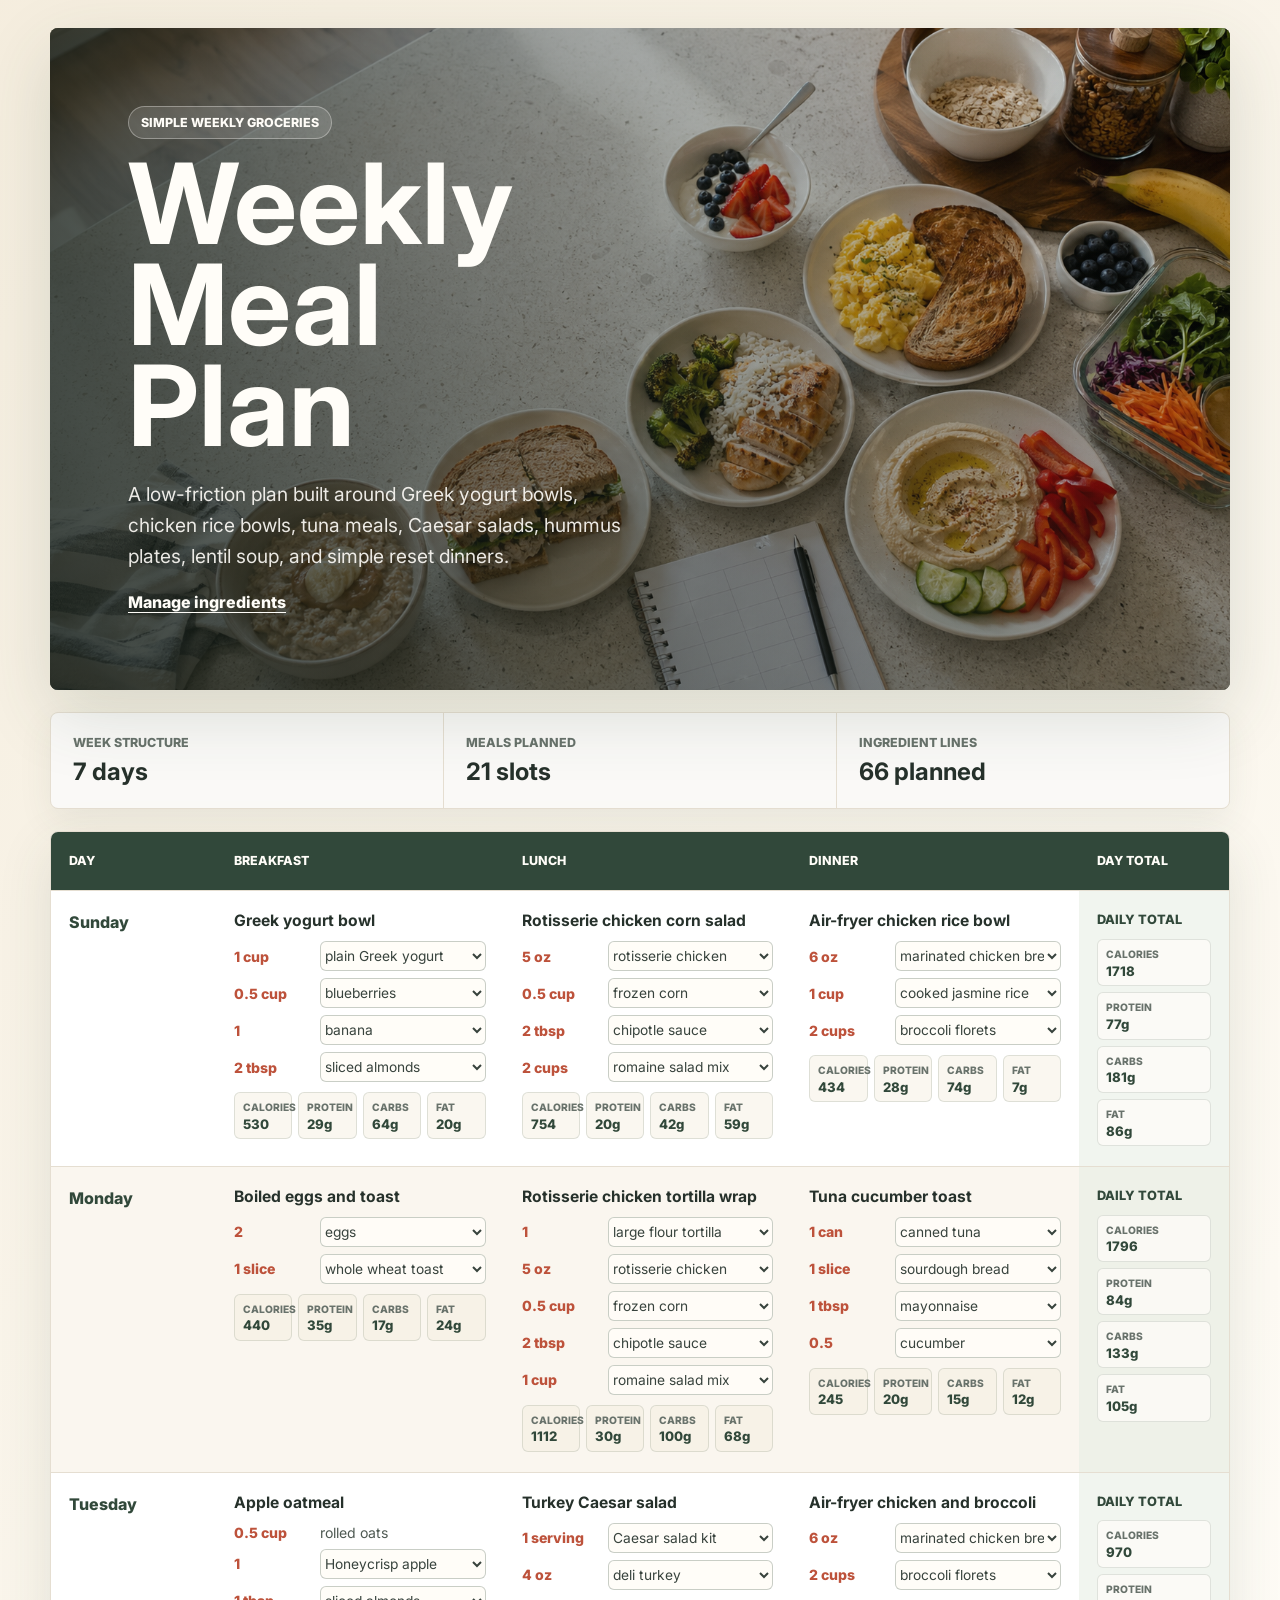
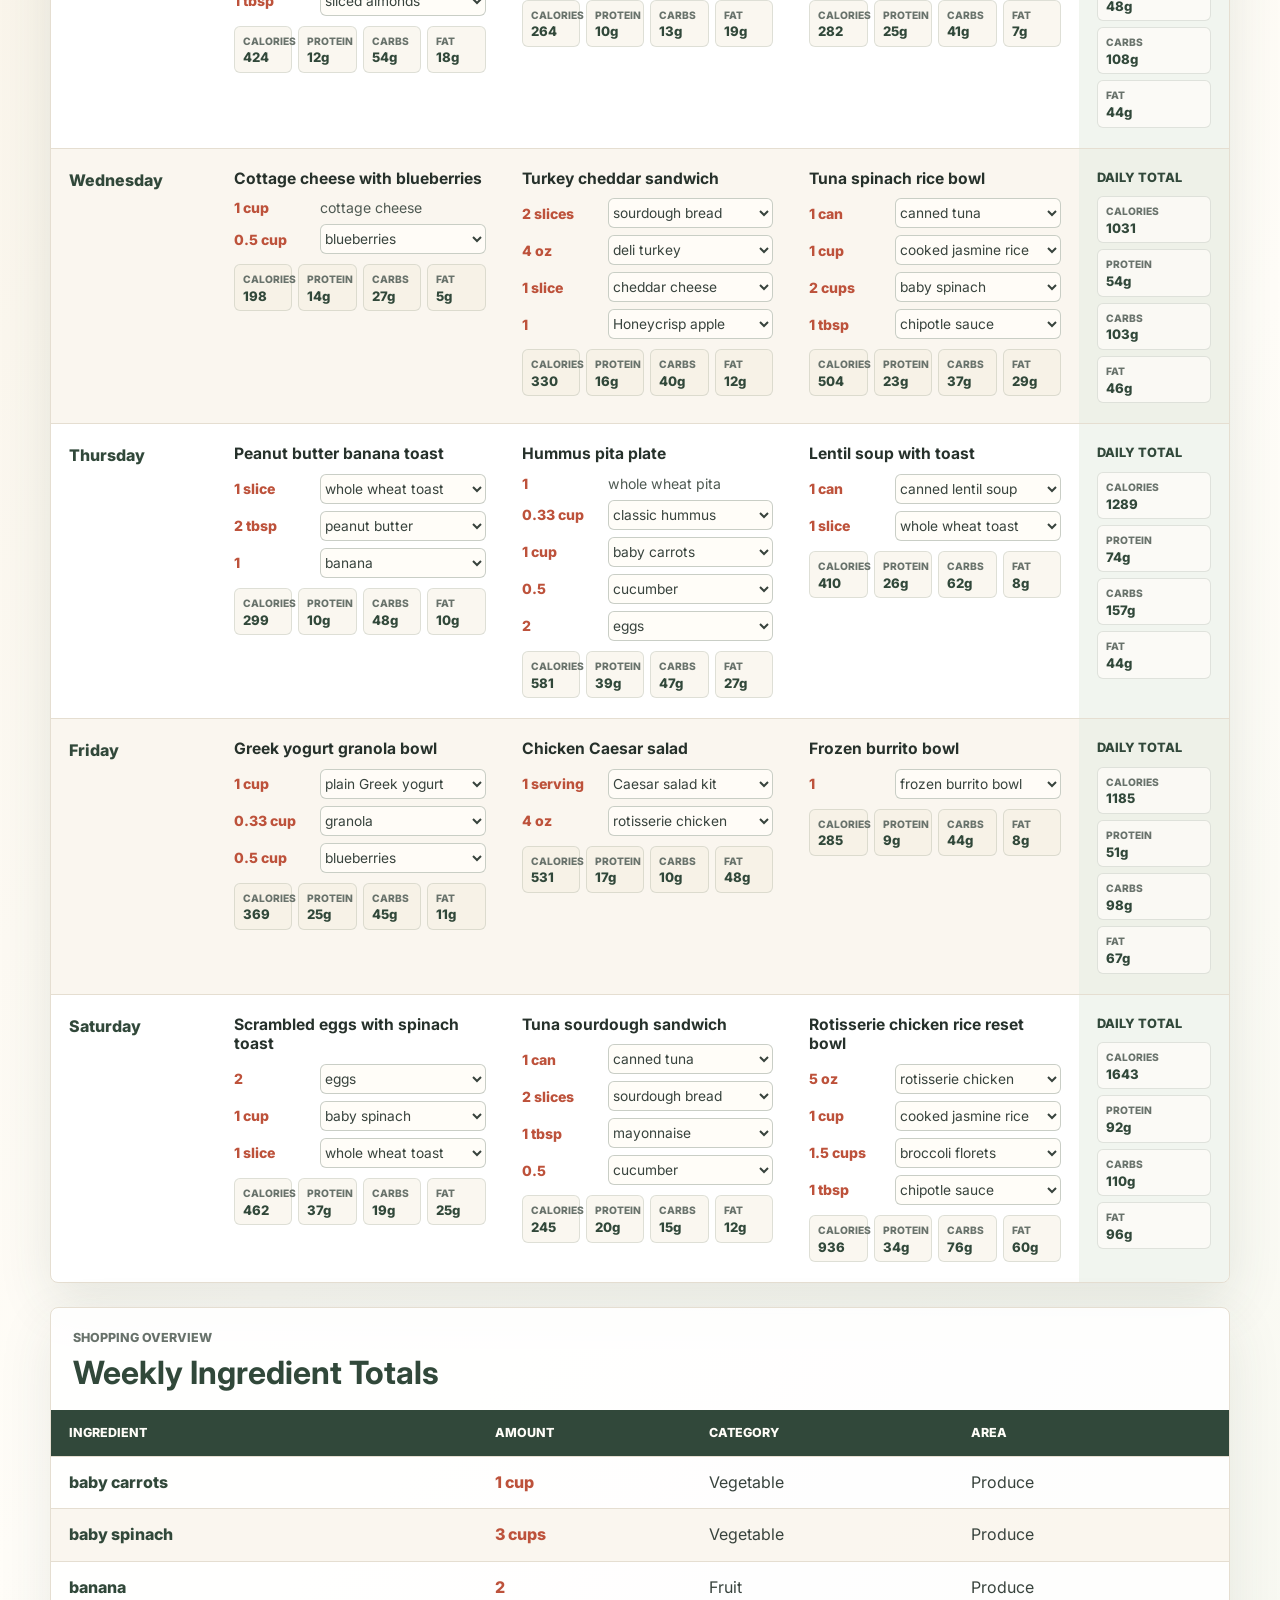
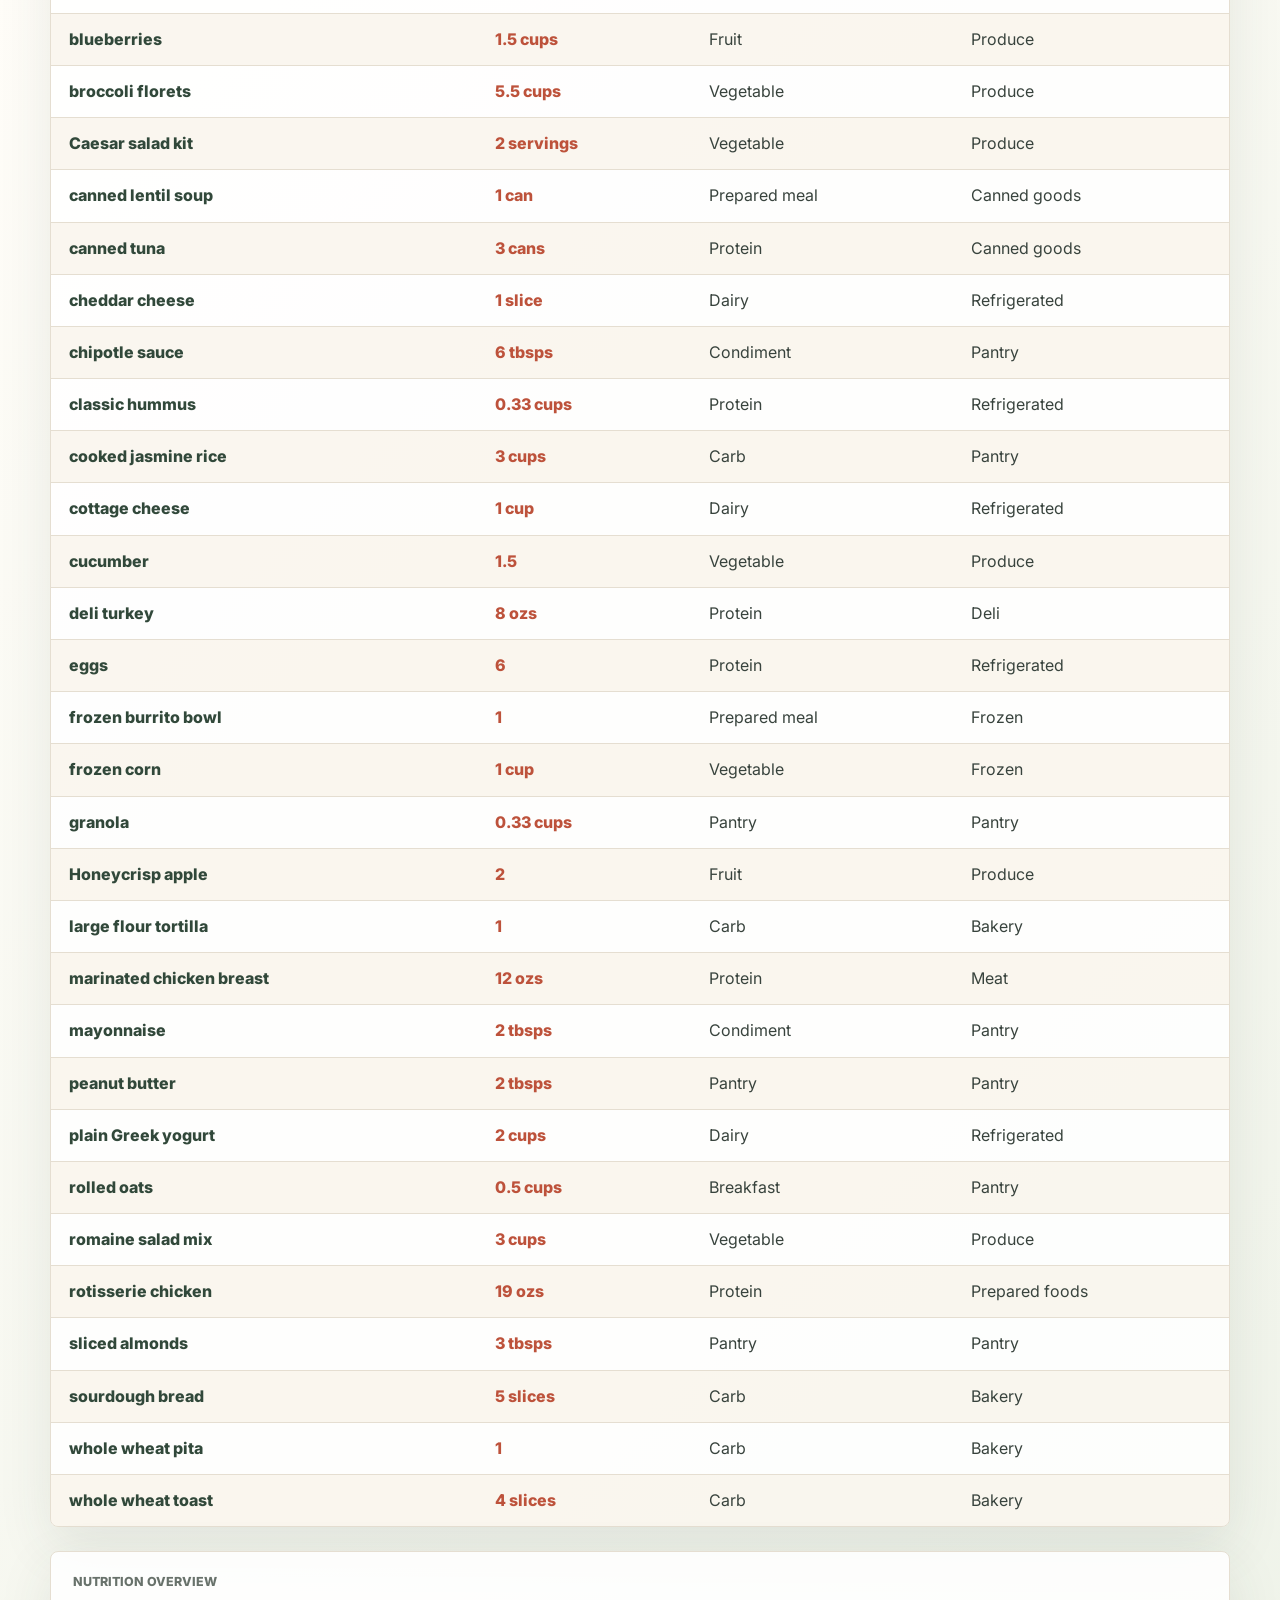
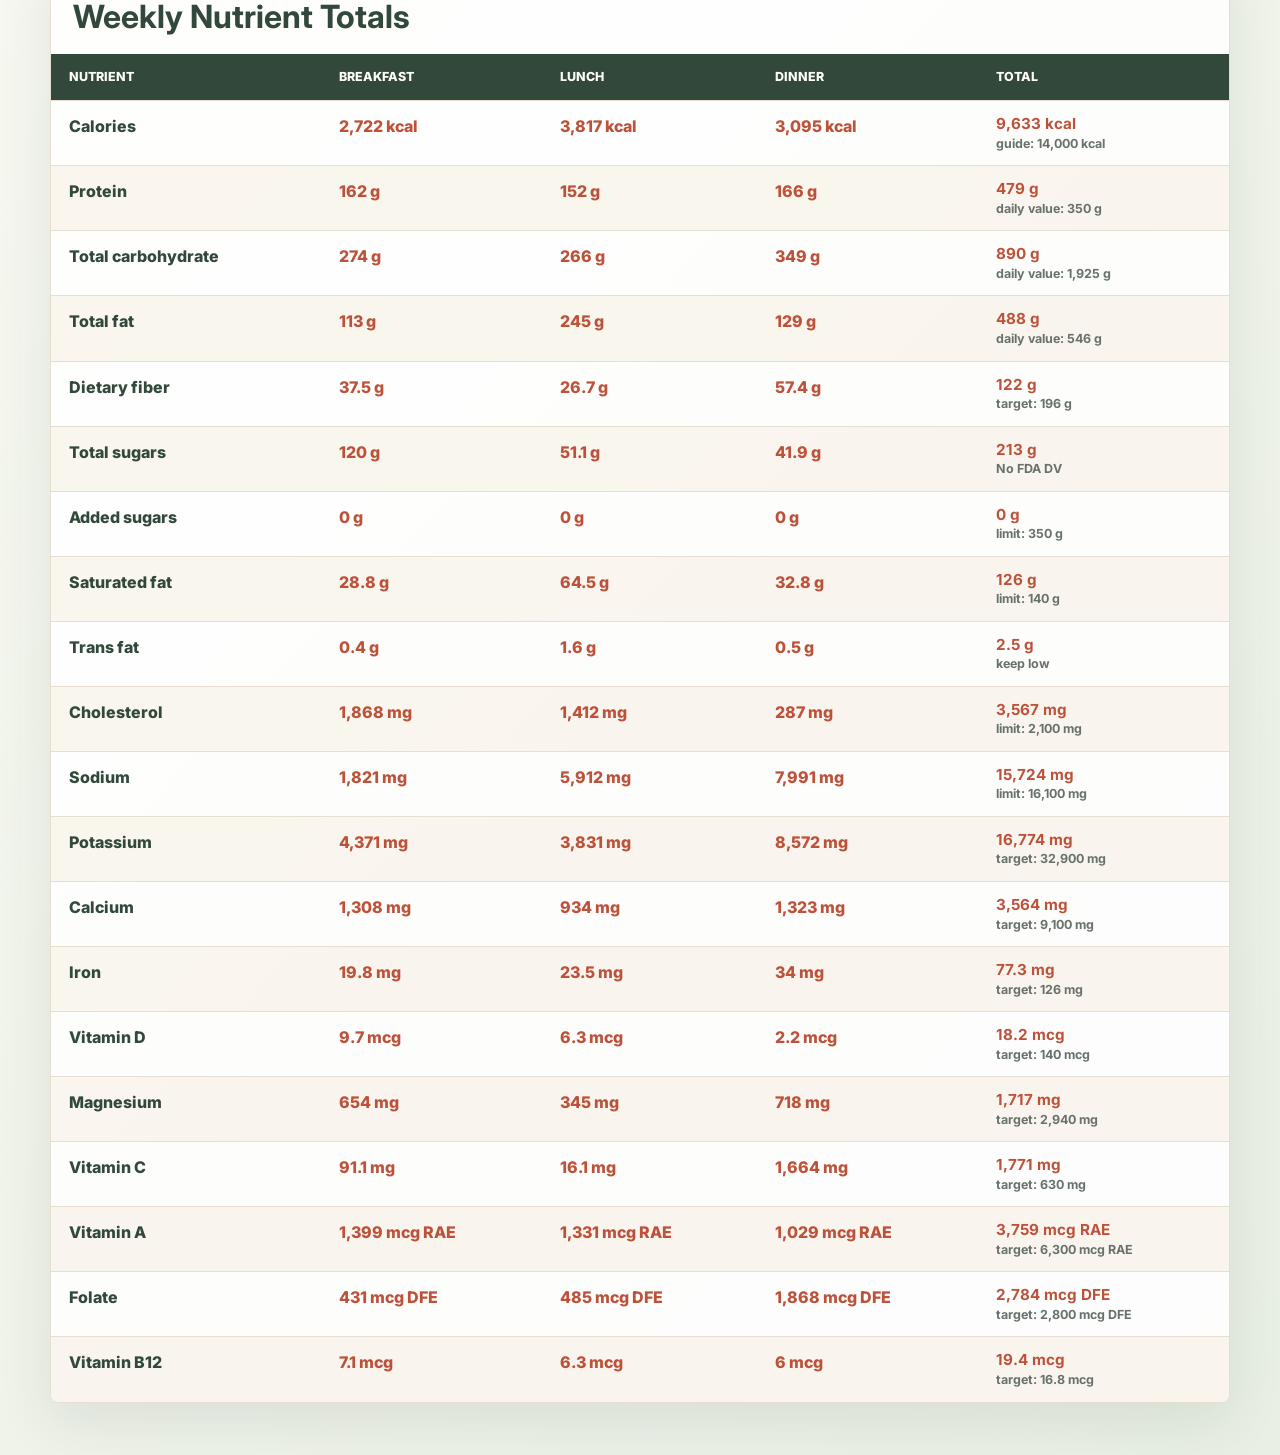
==== commit 3839a5c3: "Enhance nutrient data handling and styling improvements - Updated nutrient data structure in sync-nu" ====
--- a/index.html
+++ b/index.html
@@ -44,6 +44,14 @@
         </div>
         <div id="weekly-ingredient-totals"></div>
       </section>
+
+      <section class="weekly-ingredients weekly-nutrients" aria-labelledby="weekly-nutrients-title">
+        <div class="weekly-ingredients__header">
+          <span class="summary__label">Nutrition overview</span>
+          <h2 id="weekly-nutrients-title">Weekly Nutrient Totals</h2>
+        </div>
+        <div id="weekly-nutrient-totals"></div>
+      </section>
     </main>
     <script src="ingredients.js" defer></script>
     <script src="nutrition-data.js" defer></script>
--- a/styles.css
+++ b/styles.css
@@ -423,6 +423,38 @@
   white-space: nowrap;
 }
 
+#weekly-nutrient-totals {
+  overflow-x: auto;
+}
+
+.weekly-nutrients__table {
+  min-width: 760px;
+}
+
+.weekly-nutrients__table td:not(:last-child) {
+  color: var(--tomato);
+  font-weight: 800;
+  white-space: nowrap;
+}
+
+.nutrient-total {
+  display: grid;
+  gap: 3px;
+}
+
+.nutrient-total strong {
+  color: var(--tomato);
+  font-size: 0.95rem;
+  line-height: 1.15;
+}
+
+.nutrient-total span {
+  color: var(--muted);
+  font-size: 0.78rem;
+  font-weight: 700;
+  line-height: 1.25;
+}
+
 .admin-shell {
   width: min(1320px, calc(100% - 32px));
 }
